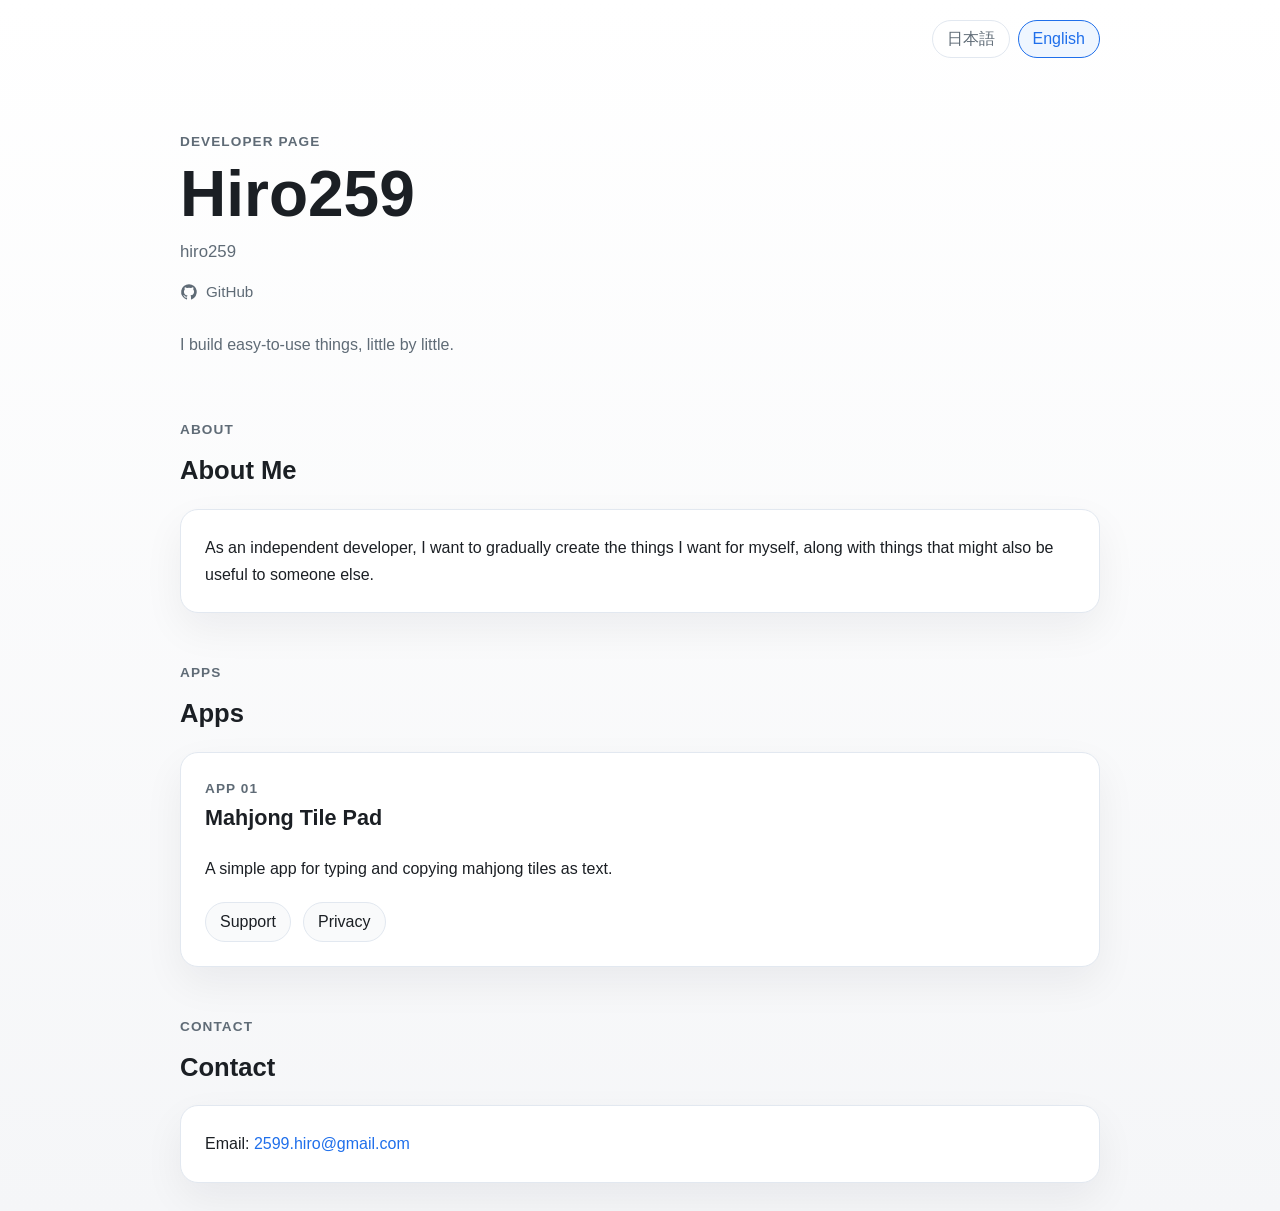
==== index.html @ 73bf2710 "githubリンク追加" ====
<!DOCTYPE html>
<html lang="en">
<head>
  <meta charset="UTF-8">
  <meta name="viewport" content="width=device-width, initial-scale=1.0">
  <title>Hiro259</title>
  <meta
    name="description"
    content="hiro259 の自己紹介とアプリ一覧を掲載する GitHub Pages 用のシンプルなトップページです。"
  >
  <link rel="stylesheet" href="style.css">
</head>
<body>
  <div class="language-switcher container" aria-label="Language switcher">
    <button type="button" class="language-button" data-lang-switch="ja">日本語</button>
    <button type="button" class="language-button" data-lang-switch="en">English</button>
  </div>

  <header class="hero">
    <div class="container">
      <p class="eyebrow">
        <span data-lang-content="en">Developer Page</span>
        <span data-lang-content="ja">開発者ページ</span>
      </p>
      <h1>Hiro259</h1>
      <p class="hero-subtitle">hiro259</p>
      <p class="hero-meta">
        <a
          class="subtle-link"
          href="https://github.com/hiro259"
          target="_blank"
          rel="noopener noreferrer"
          aria-label="Open Hiro259 GitHub profile in a new tab"
        >
          <svg class="subtle-link-icon" viewBox="0 0 24 24" aria-hidden="true">
            <path d="M12 1.5a10.5 10.5 0 0 0-3.32 20.46c.53.1.72-.23.72-.51v-1.99c-2.95.64-3.57-1.25-3.57-1.25-.48-1.21-1.18-1.53-1.18-1.53-.96-.66.07-.65.07-.65 1.06.08 1.62 1.09 1.62 1.09.94 1.61 2.47 1.14 3.07.87.1-.68.37-1.14.67-1.4-2.35-.27-4.82-1.17-4.82-5.23 0-1.16.41-2.11 1.09-2.86-.11-.27-.47-1.36.1-2.83 0 0 .89-.28 2.91 1.09a10.1 10.1 0 0 1 5.3 0c2.02-1.37 2.91-1.09 2.91-1.09.57 1.47.21 2.56.1 2.83.68.75 1.09 1.7 1.09 2.86 0 4.07-2.48 4.95-4.84 5.21.38.33.72.97.72 1.95v2.89c0 .28.19.61.72.51A10.5 10.5 0 0 0 12 1.5Z"></path>
          </svg>
          <span>GitHub</span>
        </a>
      </p>
      <p class="hero-text" data-lang-content="en">
          I build easy-to-use things, little by little.
      </p>
      <p class="hero-text" data-lang-content="ja">
      使いやすいものを少しずつ作っています。
      </p>
    </div>
  </header>

  <main class="container">
    <section class="section" id="about">
      <div class="section-heading">
        <p class="section-label">
          <span data-lang-content="en">About</span>
          <span data-lang-content="ja">About</span>
        </p>
        <h2>
          <span data-lang-content="en">About Me</span>
          <span data-lang-content="ja">自己紹介</span>
        </h2>
      </div>
      <div class="panel">
        <p data-lang-content="en">
	As an independent developer, I want to gradually create the things I want for myself, along with things that might also be useful to someone else.
        </p>
        <p data-lang-content="ja">
	個人開発者として、自分が欲しいものや、誰かの役に立つかもしれないと思うものを、少しずつ形にしていきたいと思っています。
        </p>
      </div>
    </section>

    <section class="section" id="apps">
      <div class="section-heading">
        <p class="section-label">
          <span data-lang-content="en">Apps</span>
          <span data-lang-content="ja">Apps</span>
        </p>
        <h2>
          <span data-lang-content="en">Apps</span>
          <span data-lang-content="ja">アプリ</span>
        </h2>
      </div>
      <div class="apps-grid">
        <article class="app-card">
          <div class="app-card-header">
            <p class="app-label">App 01</p>
            <h3 data-lang-content="en">Mahjong Tile Pad</h3>
            <h3 data-lang-content="ja">麻雀牌パッド</h3>
          </div>
          <div class="app-card-body">
            <p data-lang-content="en">
              A simple app for typing and copying mahjong tiles as text.
            </p>
            <p data-lang-content="ja">
              麻雀牌を文字で入力してコピーできるシンプルなアプリです。
            </p>
          </div>
          <div class="app-links" aria-label="Mahjong Tile Pad links">
            <a href="./apps/mahjong-tile-pad/support.html">Support</a>
            <a href="./privacy.html">
              <span data-lang-content="en">Privacy</span>
              <span data-lang-content="ja">プライバシー</span>
            </a>
          </div>
        </article>
      </div>
    </section>

    <section class="section" id="contact">
      <div class="section-heading">
        <p class="section-label">
          <span data-lang-content="en">Contact</span>
          <span data-lang-content="ja">Contact</span>
        </p>
        <h2>
          <span data-lang-content="en">Contact</span>
          <span data-lang-content="ja">連絡先</span>
        </h2>
      </div>
      <div class="panel">
        <p data-lang-content="en">
          Email:
          <a href="mailto:2599.hiro@gmail.com">2599.hiro@gmail.com</a>
        </p>
        <p data-lang-content="ja">
          メール:
          <a href="mailto:2599.hiro@gmail.com">2599.hiro@gmail.com</a>
        </p>
      </div>
    </section>
  </main>

  <script>
    (function () {
      var storageKey = "preferredLanguage";
      var defaultLang = "en";
      var langButtons = document.querySelectorAll("[data-lang-switch]");
      var langContents = document.querySelectorAll("[data-lang-content]");

      function applyLanguage(lang) {
        var activeLang = lang === "ja" ? "ja" : "en";

        document.documentElement.lang = activeLang;
        document.body.setAttribute("data-current-lang", activeLang);

        langContents.forEach(function (element) {
          element.hidden = element.getAttribute("data-lang-content") !== activeLang;
        });

        langButtons.forEach(function (button) {
          var isActive = button.getAttribute("data-lang-switch") === activeLang;
          button.classList.toggle("is-active", isActive);
          button.setAttribute("aria-pressed", isActive ? "true" : "false");
        });

        localStorage.setItem(storageKey, activeLang);
      }

      var savedLang = localStorage.getItem(storageKey) || defaultLang;
      applyLanguage(savedLang);

      langButtons.forEach(function (button) {
        button.addEventListener("click", function () {
          applyLanguage(button.getAttribute("data-lang-switch"));
        });
      });
    }());
  </script>
</body>
</html>
---- style.css ----
:root {
  color-scheme: light;
  --bg: #f5f6f8;
  --surface: #ffffff;
  --surface-muted: #f9fafb;
  --text: #1b1f24;
  --text-muted: #5f6b76;
  --border: #e2e8f0;
  --accent: #1f6feb;
  --shadow: 0 16px 40px rgba(15, 23, 42, 0.06);
  --radius: 18px;
  --max-width: 920px;
}

* {
  box-sizing: border-box;
}

body {
  margin: 0;
  font-family: -apple-system, BlinkMacSystemFont, "Segoe UI", sans-serif;
  background: linear-gradient(180deg, #ffffff 0%, var(--bg) 100%);
  color: var(--text);
  line-height: 1.7;
}

body[data-current-lang="ja"] {
  font-family: -apple-system, BlinkMacSystemFont, "Hiragino Sans", "Yu Gothic", "Segoe UI", sans-serif;
}

a {
  color: var(--accent);
  text-decoration: none;
}

a:hover {
  text-decoration: underline;
}

.container {
  width: min(calc(100% - 32px), var(--max-width));
  margin: 0 auto;
}

.language-switcher {
  display: flex;
  justify-content: flex-end;
  gap: 8px;
  padding-top: 20px;
}

.language-button {
  min-height: 38px;
  padding: 0 14px;
  border: 1px solid var(--border);
  border-radius: 999px;
  background: var(--surface);
  color: var(--text-muted);
  font: inherit;
  cursor: pointer;
}

.language-button.is-active {
  border-color: var(--accent);
  color: var(--accent);
  background: #eff6ff;
}

.hero {
  padding: 72px 0 40px;
}

.hero-simple {
  padding-top: 32px;
}

.eyebrow,
.section-label,
.app-label {
  margin: 0 0 8px;
  font-size: 0.85rem;
  font-weight: 700;
  letter-spacing: 0.08em;
  text-transform: uppercase;
  color: var(--text-muted);
}

h1,
h2,
h3,
.hero-subtitle,
.app-name-ja {
  margin: 0;
}

h1 {
  font-size: clamp(2.4rem, 6vw, 4rem);
  line-height: 1.05;
}

.hero-subtitle {
  margin-top: 10px;
  font-size: 1.05rem;
  color: var(--text-muted);
}

.hero-meta {
  margin: 12px 0 0;
}

.subtle-link {
  display: inline-flex;
  align-items: center;
  gap: 8px;
  color: var(--text-muted);
  font-size: 0.95rem;
}

.subtle-link:hover {
  color: var(--text);
  text-decoration: none;
}

.subtle-link-icon {
  width: 18px;
  height: 18px;
  fill: currentColor;
  flex: 0 0 auto;
}

.hero-text {
  max-width: 620px;
  margin: 22px 0 0;
  font-size: 1rem;
  color: var(--text-muted);
}

.section {
  padding: 20px 0 28px;
}

.section-heading {
  margin-bottom: 16px;
}

h2 {
  font-size: 1.6rem;
}

.panel,
.app-card {
  background: var(--surface);
  border: 1px solid var(--border);
  border-radius: var(--radius);
  box-shadow: var(--shadow);
}

.panel {
  padding: 24px;
}

.panel p,
.app-card p {
  margin: 0;
}

.panel p + p,
.app-card-body p + p {
  margin-top: 12px;
}

.apps-grid {
  display: grid;
  grid-template-columns: 1fr;
  gap: 20px;
}

.app-card {
  padding: 24px;
}

.app-card-header {
  margin-bottom: 18px;
}

h3 {
  font-size: 1.35rem;
}

.app-name-ja {
  margin-top: 6px;
  color: var(--text-muted);
}

[data-lang-content][hidden] {
  display: none !important;
}

.app-links {
  display: flex;
  flex-wrap: wrap;
  gap: 12px;
  margin-top: 20px;
}

.app-links a {
  display: inline-flex;
  align-items: center;
  min-height: 40px;
  padding: 0 14px;
  border: 1px solid var(--border);
  border-radius: 999px;
  background: var(--surface-muted);
  color: var(--text);
}

.app-links a:hover {
  text-decoration: none;
  border-color: var(--accent);
}

.back-link {
  margin: 0;
}

@media (max-width: 640px) {
  .language-switcher {
    justify-content: flex-start;
    padding-top: 16px;
  }

  .hero {
    padding: 56px 0 28px;
  }

  .panel,
  .app-card {
    padding: 20px;
  }
}
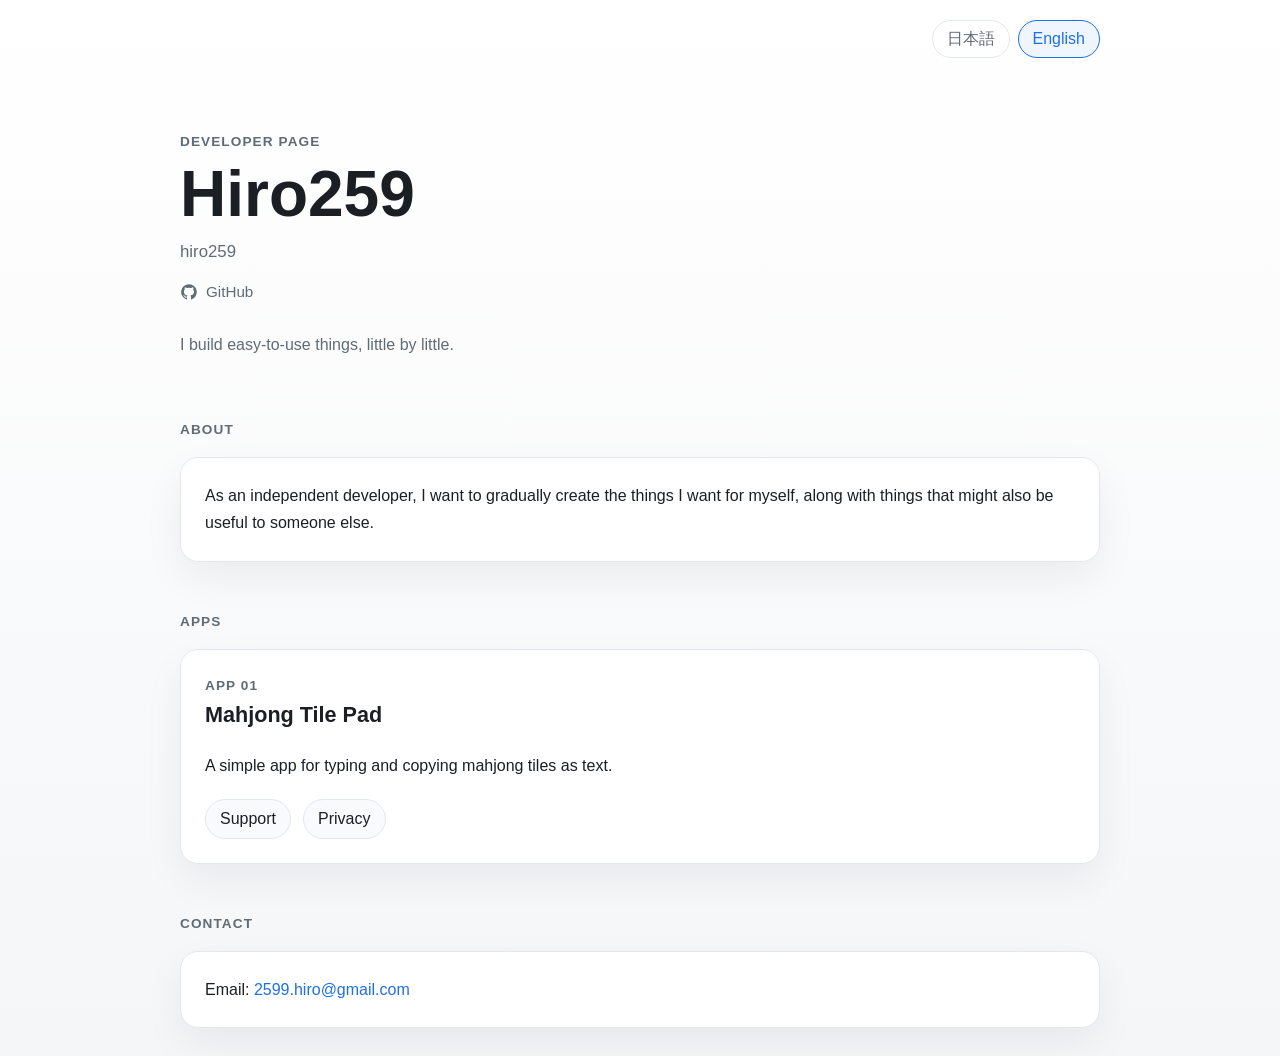
==== commit 17db621e: "デザイン微調整" ====
--- a/index.html
+++ b/index.html
@@ -51,13 +51,8 @@
     <section class="section" id="about">
       <div class="section-heading">
         <p class="section-label">
-          <span data-lang-content="en">About</span>
-          <span data-lang-content="ja">About</span>
+          <span>ABOUT</span>
         </p>
-        <h2>
-          <span data-lang-content="en">About Me</span>
-          <span data-lang-content="ja">自己紹介</span>
-        </h2>
       </div>
       <div class="panel">
         <p data-lang-content="en">
@@ -72,13 +67,8 @@
     <section class="section" id="apps">
       <div class="section-heading">
         <p class="section-label">
-          <span data-lang-content="en">Apps</span>
-          <span data-lang-content="ja">Apps</span>
+          <span>APPS</span>
         </p>
-        <h2>
-          <span data-lang-content="en">Apps</span>
-          <span data-lang-content="ja">アプリ</span>
-        </h2>
       </div>
       <div class="apps-grid">
         <article class="app-card">
@@ -96,7 +86,7 @@
             </p>
           </div>
           <div class="app-links" aria-label="Mahjong Tile Pad links">
-            <a href="./apps/mahjong-tile-pad/support.html">Support</a>
+            <a href="./apps/mahjong-tile-pad.html">Support</a>
             <a href="./privacy.html">
               <span data-lang-content="en">Privacy</span>
               <span data-lang-content="ja">プライバシー</span>
@@ -109,13 +99,8 @@
     <section class="section" id="contact">
       <div class="section-heading">
         <p class="section-label">
-          <span data-lang-content="en">Contact</span>
-          <span data-lang-content="ja">Contact</span>
+          <span>CONTACT</span>
         </p>
-        <h2>
-          <span data-lang-content="en">Contact</span>
-          <span data-lang-content="ja">連絡先</span>
-        </h2>
       </div>
       <div class="panel">
         <p data-lang-content="en">
--- a/style.css
+++ b/style.css
@@ -223,6 +223,15 @@
   margin: 0;
 }
 
+.feature-list {
+  margin: 0;
+  padding-left: 1.2rem;
+}
+
+.feature-list li + li {
+  margin-top: 10px;
+}
+
 @media (max-width: 640px) {
   .language-switcher {
     justify-content: flex-start;
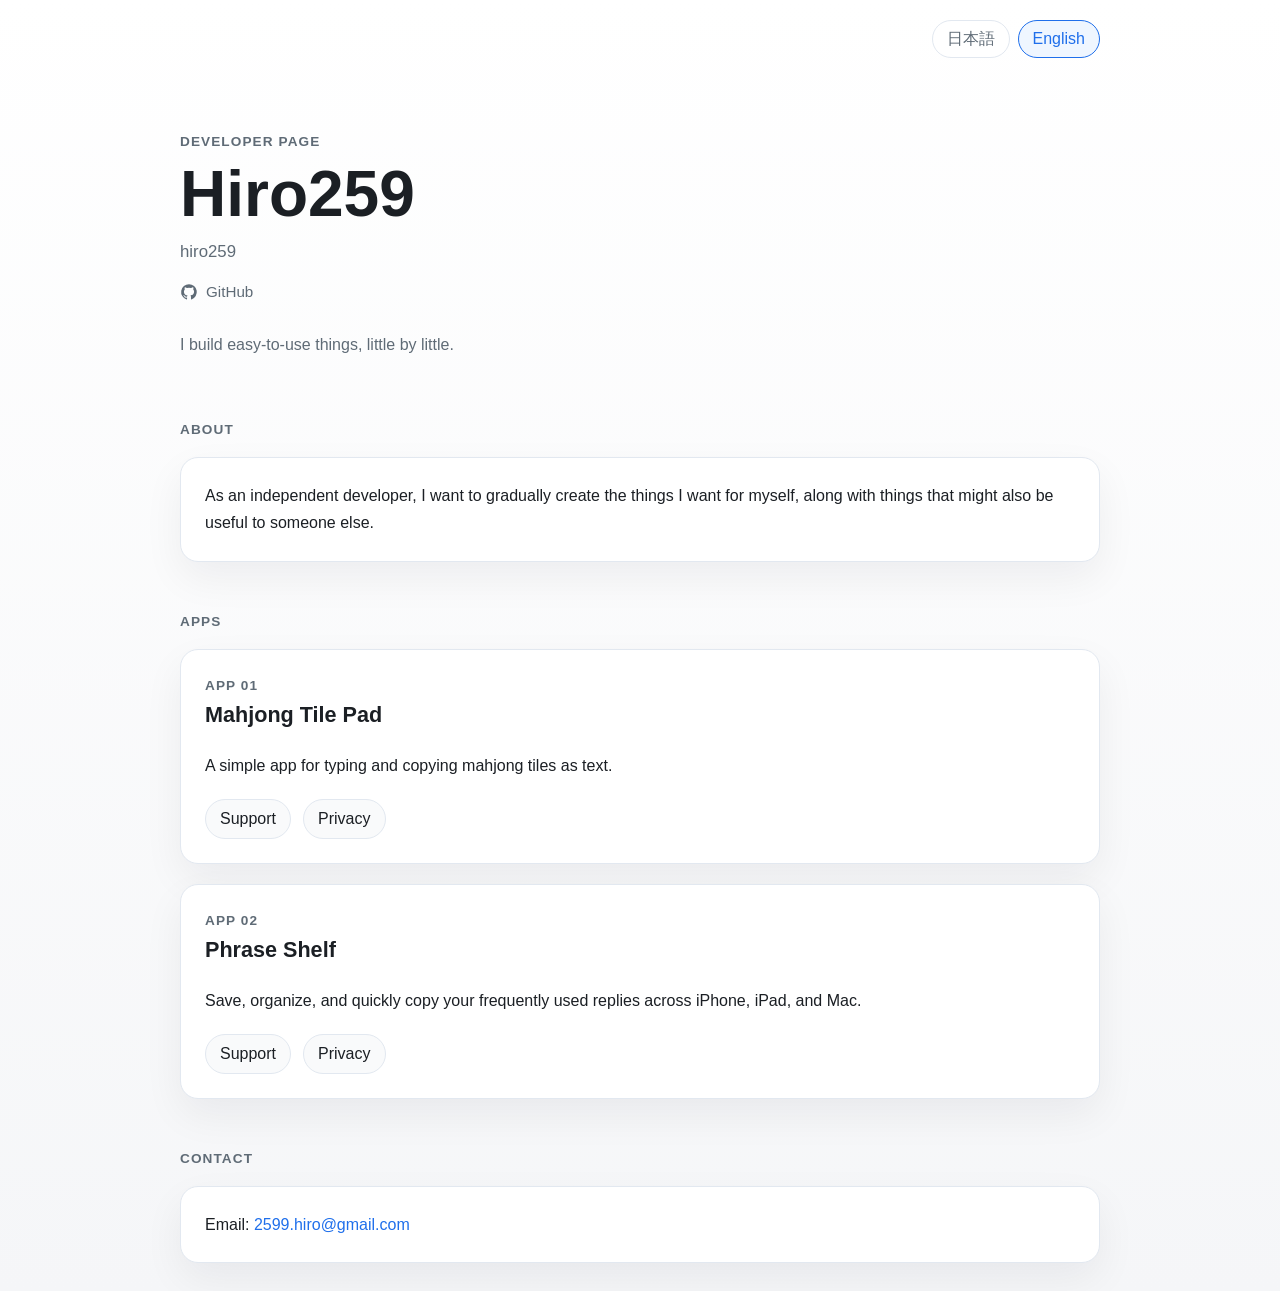
==== commit 4049e025: "docs: add Phrase Shelf to developer page" ====
--- a/index.html
+++ b/index.html
@@ -18,10 +18,7 @@
 
   <header class="hero">
     <div class="container">
-      <p class="eyebrow">
-        <span data-lang-content="en">Developer Page</span>
-        <span data-lang-content="ja">開発者ページ</span>
-      </p>
+      <p class="eyebrow">DEVELOPER PAGE</p>
       <h1>Hiro259</h1>
       <p class="hero-subtitle">hiro259</p>
       <p class="hero-meta">
@@ -39,10 +36,10 @@
         </a>
       </p>
       <p class="hero-text" data-lang-content="en">
-          I build easy-to-use things, little by little.
+        I build easy-to-use things, little by little.
       </p>
       <p class="hero-text" data-lang-content="ja">
-      使いやすいものを少しずつ作っています。
+        使いやすいものを少しずつ作っています。
       </p>
     </div>
   </header>
@@ -56,10 +53,10 @@
       </div>
       <div class="panel">
         <p data-lang-content="en">
-	As an independent developer, I want to gradually create the things I want for myself, along with things that might also be useful to someone else.
+          As an independent developer, I want to gradually create the things I want for myself, along with things that might also be useful to someone else.
         </p>
         <p data-lang-content="ja">
-	個人開発者として、自分が欲しいものや、誰かの役に立つかもしれないと思うものを、少しずつ形にしていきたいと思っています。
+          個人開発者として、自分が欲しいものや、誰かの役に立つかもしれないと思うものを、少しずつ形にしていきたいと思っています。
         </p>
       </div>
     </section>
@@ -87,7 +84,29 @@
           </div>
           <div class="app-links" aria-label="Mahjong Tile Pad links">
             <a href="./apps/mahjong-tile-pad.html">Support</a>
-            <a href="./privacy.html">
+            <a href="./privacy/Mahjong%20Tile%20Pad%20Privacy.html">
+              <span data-lang-content="en">Privacy</span>
+              <span data-lang-content="ja">プライバシー</span>
+            </a>
+          </div>
+        </article>
+
+        <article class="app-card">
+          <div class="app-card-header">
+            <p class="app-label">App 02</p>
+            <h3>Phrase Shelf</h3>
+          </div>
+          <div class="app-card-body">
+            <p data-lang-content="en">
+              Save, organize, and quickly copy your frequently used replies across iPhone, iPad, and Mac.
+            </p>
+            <p data-lang-content="ja">
+              よく使う返信文を保存・整理して、iPhone・iPad・Macですぐにコピーできるアプリです。
+            </p>
+          </div>
+          <div class="app-links" aria-label="Phrase Shelf links">
+            <a href="./apps/phrase-shelf.html">Support</a>
+            <a href="./privacy/Phrase%20Shelf%20Privacy.html">
               <span data-lang-content="en">Privacy</span>
               <span data-lang-content="ja">プライバシー</span>
             </a>
